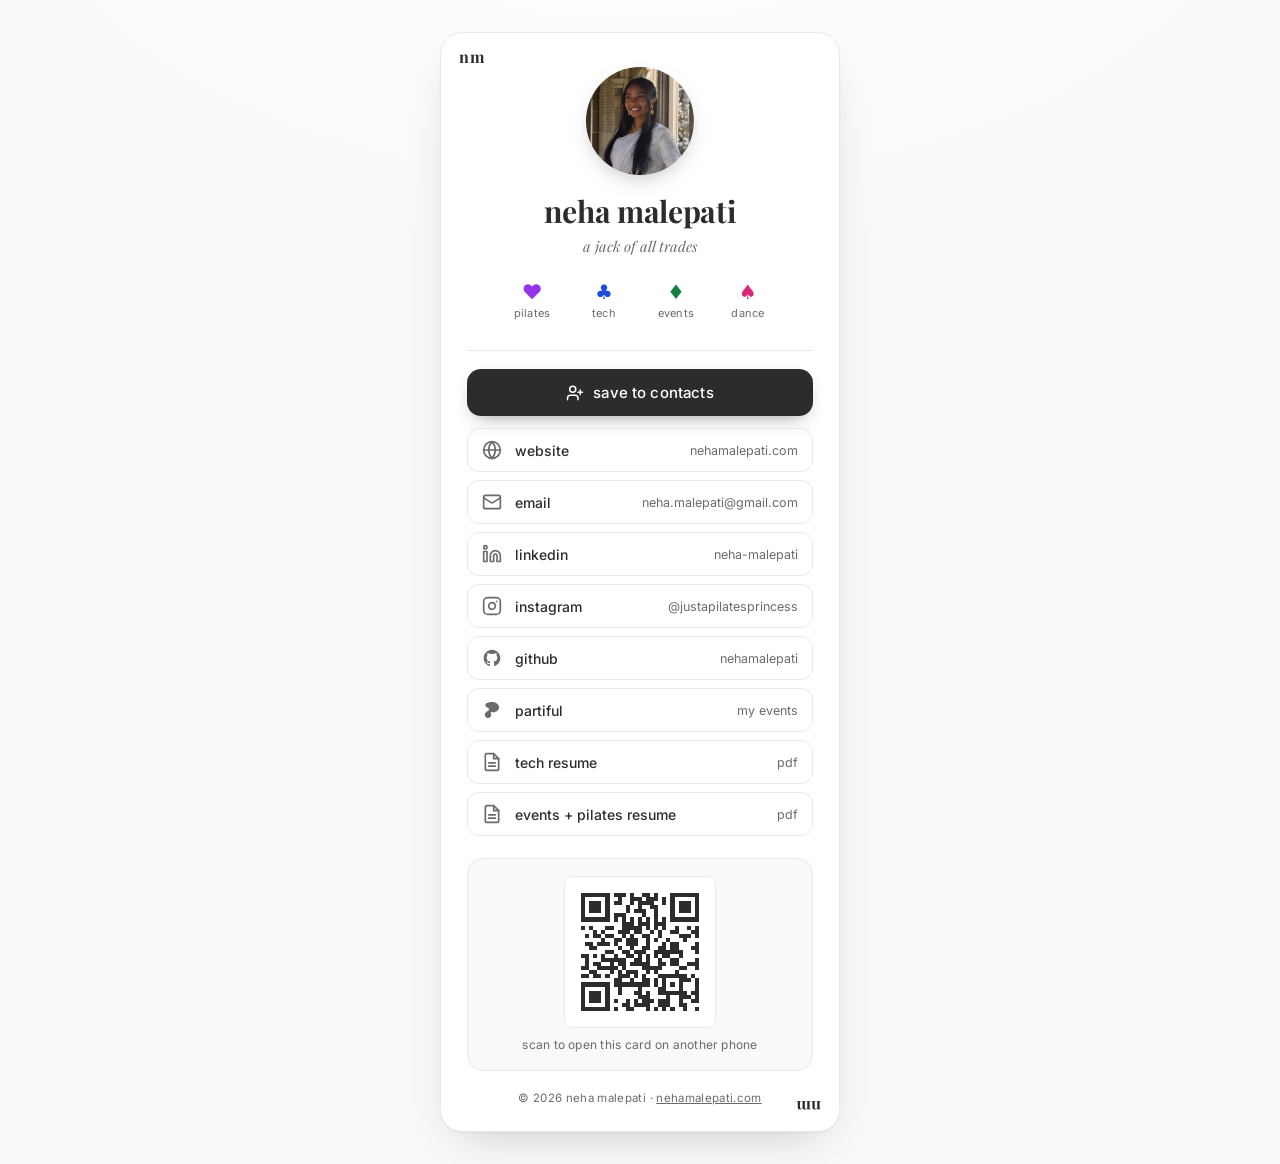
==== card.html @ 20791987 "add digital business card (card.html) with QR and save-to-contacts Co-Authored-By: Claude Opus 4.8 <" ====
<!DOCTYPE html>
<html lang="en">

<head>
  <meta charset="UTF-8" />
  <meta name="viewport" content="width=device-width, initial-scale=1.0" />
  <title>Neha Malepati — Digital Card</title>
  <meta name="description" content="Neha Malepati — a jack of all trades. Pilates, tech, events, dance. Save my contact or explore my worlds." />

  <!-- Open Graph so the link previews nicely when shared / scanned -->
  <meta property="og:title" content="Neha Malepati — a jack of all trades" />
  <meta property="og:description" content="Pilates · Tech · Events · Dance. Tap to save my contact." />
  <meta property="og:image" content="https://nehamalepati.com/images/headshot.JPG" />
  <meta property="og:url" content="https://nehamalepati.com/card.html" />
  <meta property="og:type" content="profile" />

  <link rel="preconnect" href="https://fonts.googleapis.com" />
  <link rel="preconnect" href="https://fonts.gstatic.com" crossorigin />
  <link
    href="https://fonts.googleapis.com/css2?family=Playfair+Display:ital,wght@0,400;0,700;1,400&family=Inter:wght@300;400;500;600&display=swap"
    rel="stylesheet" />

  <style>
    :root {
      --bg: #faf9f7;
      --text: #2c2c2c;
      --text-light: #6b6b6b;
      --line: #ece9e4;
      --card-bg: #ffffff;
      --heart: #9333ea;
      --club: #1d4ed8;
      --diamond: #15803d;
      --spade: #db2777;
      --font-serif: 'Playfair Display', Georgia, serif;
      --font-sans: 'Inter', system-ui, sans-serif;
    }

    * { box-sizing: border-box; margin: 0; padding: 0; }

    body {
      font-family: var(--font-sans);
      background:
        radial-gradient(1200px 600px at 50% -10%, #fff 0%, var(--bg) 60%);
      color: var(--text);
      min-height: 100vh;
      display: flex;
      align-items: center;
      justify-content: center;
      padding: 32px 18px;
      -webkit-font-smoothing: antialiased;
    }

    .card {
      width: 100%;
      max-width: 400px;
      background: var(--card-bg);
      border: 1px solid var(--line);
      border-radius: 22px;
      padding: 30px 26px 26px;
      box-shadow:
        0 1px 2px rgba(0,0,0,.04),
        0 18px 50px -20px rgba(0,0,0,.22);
      position: relative;
      overflow: hidden;
      text-transform: lowercase;
    }

    /* playing-card corner monograms */
    .corner {
      position: absolute;
      font-family: var(--font-serif);
      font-size: 16px;
      font-weight: 700;
      line-height: 1;
      letter-spacing: .04em;
      color: var(--text);
    }
    .corner-tl { top: 16px; left: 18px; }
    .corner-br { bottom: 16px; right: 18px; transform: rotate(180deg); }

    .photo-wrap {
      display: flex;
      justify-content: center;
      margin-top: 4px;
    }
    .photo {
      width: 108px;
      height: 108px;
      border-radius: 50%;
      object-fit: cover;
      object-position: center 18%;
      box-shadow: 0 8px 24px -10px rgba(0,0,0,.35);
    }

    .name {
      font-family: var(--font-serif);
      font-size: 30px;
      font-weight: 700;
      text-align: center;
      margin-top: 16px;
      letter-spacing: -.01em;
    }
    .tagline {
      text-align: center;
      color: var(--text-light);
      font-size: 14.5px;
      font-style: italic;
      margin-top: 5px;
      font-family: var(--font-serif);
    }

    /* the four "worlds" as suits */
    .suits {
      display: flex;
      justify-content: center;
      gap: 10px;
      margin-top: 18px;
    }
    .suit-chip {
      display: flex;
      flex-direction: column;
      align-items: center;
      gap: 4px;
      text-decoration: none;
      color: var(--text-light);
      font-size: 11px;
      letter-spacing: .02em;
      padding: 8px 12px;
      border-radius: 12px;
      transition: background .18s ease, transform .18s ease, color .18s ease;
      min-width: 62px;
    }
    .suit-chip .g { font-size: 20px; line-height: 1; }
    .suit-chip:hover { transform: translateY(-2px); background: #faf9f7; }
    .s-heart .g { color: var(--heart); }
    .s-club .g { color: var(--club); }
    .s-diamond .g { color: var(--diamond); }
    .s-spade .g { color: var(--spade); }

    .divider {
      height: 1px;
      background: var(--line);
      margin: 22px 0 18px;
    }

    /* primary CTA */
    .save-btn {
      display: flex;
      align-items: center;
      justify-content: center;
      gap: 9px;
      width: 100%;
      padding: 14px 18px;
      background: var(--text);
      color: #fff;
      text-decoration: none;
      border-radius: 14px;
      font-size: 15px;
      font-weight: 500;
      letter-spacing: .01em;
      transition: transform .16s ease, box-shadow .16s ease, background .16s ease;
      box-shadow: 0 8px 20px -10px rgba(0,0,0,.5);
    }
    .save-btn:hover { transform: translateY(-2px); background: #000; }
    .save-btn svg { width: 18px; height: 18px; }

    /* link rows */
    .links {
      margin-top: 12px;
      display: flex;
      flex-direction: column;
      gap: 8px;
    }
    .link {
      display: flex;
      align-items: center;
      gap: 13px;
      padding: 11px 14px;
      border: 1px solid var(--line);
      border-radius: 12px;
      text-decoration: none;
      color: var(--text);
      font-size: 14px;
      transition: border-color .16s ease, transform .16s ease, background .16s ease;
    }
    .link:hover { border-color: #d9d5cf; background: #fcfbf9; transform: translateX(2px); }
    .link .ico {
      width: 20px; height: 20px;
      flex: 0 0 20px;
      display: flex; align-items: center; justify-content: center;
      color: var(--text-light);
    }
    .link .ico svg { width: 20px; height: 20px; }
    .link .label { font-weight: 500; }
    .link .sub { color: var(--text-light); font-size: 12.5px; margin-left: auto; }

    /* QR block */
    .qr-block {
      margin-top: 22px;
      display: flex;
      flex-direction: column;
      align-items: center;
      gap: 10px;
      padding: 18px;
      background: #faf9f7;
      border-radius: 16px;
      border: 1px solid var(--line);
    }
    .qr-block img {
      width: 150px;
      height: 150px;
      border-radius: 8px;
      background: #fff;
      padding: 8px;
      box-shadow: 0 0 0 1px var(--line);
    }
    .qr-caption {
      font-size: 12px;
      color: var(--text-light);
      text-align: center;
      letter-spacing: .02em;
    }

    .foot {
      text-align: center;
      margin-top: 20px;
      font-size: 11.5px;
      color: var(--text-light);
      letter-spacing: .03em;
    }
    .foot a { color: var(--text-light); }
  </style>
</head>

<body>
  <main class="card">
    <span class="corner corner-tl">NM</span>
    <span class="corner corner-br">NM</span>

    <div class="photo-wrap">
      <img src="images/headshot.JPG" alt="Neha Malepati" class="photo" />
    </div>

    <h1 class="name">neha malepati</h1>
    <p class="tagline">a jack of all trades</p>

    <nav class="suits" aria-label="Explore my worlds">
      <a href="pilates.html" class="suit-chip s-heart"><span class="g">♥</span>pilates</a>
      <a href="tech.html" class="suit-chip s-club"><span class="g">♣</span>tech</a>
      <a href="events.html" class="suit-chip s-diamond"><span class="g">♦</span>events</a>
      <a href="dance.html" class="suit-chip s-spade"><span class="g">♠</span>dance</a>
    </nav>

    <div class="divider"></div>

    <!-- PRIMARY: Save to Contacts (works on iPhone & Android) -->
    <a href="neha.vcf" class="save-btn" download="Neha-Malepati.vcf">
      <svg xmlns="http://www.w3.org/2000/svg" viewBox="0 0 24 24" fill="none" stroke="currentColor"
        stroke-width="2" stroke-linecap="round" stroke-linejoin="round">
        <path d="M16 21v-2a4 4 0 0 0-4-4H6a4 4 0 0 0-4 4v2" />
        <circle cx="9" cy="7" r="4" />
        <line x1="19" y1="8" x2="19" y2="14" /><line x1="22" y1="11" x2="16" y2="11" />
      </svg>
      Save to Contacts
    </a>

    <div class="links">
      <a class="link" href="https://nehamalepati.com" target="_blank" rel="noopener">
        <span class="ico">
          <svg xmlns="http://www.w3.org/2000/svg" viewBox="0 0 24 24" fill="none" stroke="currentColor"
            stroke-width="2" stroke-linecap="round" stroke-linejoin="round">
            <circle cx="12" cy="12" r="10" /><line x1="2" y1="12" x2="22" y2="12" />
            <path d="M12 2a15.3 15.3 0 0 1 4 10 15.3 15.3 0 0 1-4 10 15.3 15.3 0 0 1-4-10 15.3 15.3 0 0 1 4-10z" />
          </svg>
        </span>
        <span class="label">Website</span><span class="sub">nehamalepati.com</span>
      </a>

      <a class="link" href="mailto:neha.malepati@gmail.com">
        <span class="ico">
          <svg xmlns="http://www.w3.org/2000/svg" viewBox="0 0 24 24" fill="none" stroke="currentColor"
            stroke-width="2" stroke-linecap="round" stroke-linejoin="round">
            <rect x="2" y="4" width="20" height="16" rx="2" />
            <path d="m22 7-8.97 5.7a1.94 1.94 0 0 1-2.06 0L2 7" />
          </svg>
        </span>
        <span class="label">Email</span><span class="sub">neha.malepati@gmail.com</span>
      </a>

      <a class="link" href="https://www.linkedin.com/in/neha-malepati" target="_blank" rel="noopener">
        <span class="ico">
          <svg xmlns="http://www.w3.org/2000/svg" viewBox="0 0 24 24" fill="none" stroke="currentColor"
            stroke-width="2" stroke-linecap="round" stroke-linejoin="round">
            <path d="M16 8a6 6 0 0 1 6 6v7h-4v-7a2 2 0 0 0-2-2 2 2 0 0 0-2 2v7h-4v-7a6 6 0 0 1 6-6z" />
            <rect x="2" y="9" width="4" height="12" /><circle cx="4" cy="4" r="2" />
          </svg>
        </span>
        <span class="label">LinkedIn</span><span class="sub">neha-malepati</span>
      </a>

      <a class="link" href="https://instagram.com/justapilatesprincess" target="_blank" rel="noopener">
        <span class="ico">
          <svg xmlns="http://www.w3.org/2000/svg" viewBox="0 0 24 24" fill="none" stroke="currentColor"
            stroke-width="2" stroke-linecap="round" stroke-linejoin="round">
            <rect x="2" y="2" width="20" height="20" rx="5" ry="5" />
            <path d="M16 11.37A4 4 0 1 1 12.63 8 4 4 0 0 1 16 11.37z" />
            <line x1="17.5" y1="6.5" x2="17.51" y2="6.5" />
          </svg>
        </span>
        <span class="label">Instagram</span><span class="sub">@justapilatesprincess</span>
      </a>

      <a class="link" href="https://github.com/nehamalepati" target="_blank" rel="noopener">
        <span class="ico">
          <svg xmlns="http://www.w3.org/2000/svg" viewBox="0 0 24 24" fill="currentColor">
            <path d="M12 2C6.477 2 2 6.477 2 12c0 4.418 2.865 8.166 6.839 9.489.5.092.682-.217.682-.482 0-.237-.009-.868-.013-1.703-2.782.604-3.369-1.342-3.369-1.342-.454-1.154-1.11-1.462-1.11-1.462-.908-.62.069-.608.069-.608 1.003.07 1.531 1.03 1.531 1.03.892 1.529 2.341 1.087 2.91.832.092-.647.35-1.088.636-1.338-2.22-.253-4.555-1.11-4.555-4.943 0-1.091.39-1.984 1.029-2.683-.103-.253-.446-1.27.098-2.647 0 0 .84-.269 2.75 1.025A9.578 9.578 0 0 1 12 6.836a9.59 9.59 0 0 1 2.504.337c1.909-1.294 2.747-1.025 2.747-1.025.546 1.377.202 2.394.1 2.647.64.699 1.028 1.592 1.028 2.683 0 3.842-2.339 4.687-4.566 4.935.359.309.678.919.678 1.852 0 1.336-.012 2.415-.012 2.741 0 .267.18.578.688.48C19.138 20.163 22 16.418 22 12c0-5.523-4.477-10-10-10z" />
          </svg>
        </span>
        <span class="label">GitHub</span><span class="sub">nehamalepati</span>
      </a>

      <a class="link" href="https://partiful.com/u/ihO4twSbQMZ0yjI2cY4wkwP3Zkz1" target="_blank" rel="noopener">
        <span class="ico">
          <svg xmlns="http://www.w3.org/2000/svg" viewBox="0 0 48 48" fill="currentColor">
            <path d="M14.358 43.5c4.39 0 7.755-4.082 7.755-7.965c0-2.35-1.224-3.266-1.224-4.998c0-1.434.916-1.942 1.732-1.942c1.026 0 2.14.816 4.59.816c5.714 0 13.89-4.49 13.89-12.047C41.1 9.299 31.81 4.5 23.028 4.5c-7.248 0-15.004 2.957-15.004 8.065c0 5.516 8.98 5.715 8.98 9.907c0 4.49-10.105 5.108-10.105 12.864c0 4.292 3.166 8.164 7.458 8.164" />
          </svg>
        </span>
        <span class="label">Partiful</span><span class="sub">my events</span>
      </a>

      <a class="link" href="resumes/NehaMalepatiResumeTech.pdf" target="_blank" rel="noopener">
        <span class="ico">
          <svg xmlns="http://www.w3.org/2000/svg" viewBox="0 0 24 24" fill="none" stroke="currentColor"
            stroke-width="2" stroke-linecap="round" stroke-linejoin="round">
            <path d="M14 2H6a2 2 0 0 0-2 2v16a2 2 0 0 0 2 2h12a2 2 0 0 0 2-2V8z" />
            <polyline points="14 2 14 8 20 8" /><line x1="16" y1="13" x2="8" y2="13" />
            <line x1="16" y1="17" x2="8" y2="17" />
          </svg>
        </span>
        <span class="label">tech resume</span><span class="sub">pdf</span>
      </a>

      <a class="link" href="resumes/NehaMalepatiResumeEvents.pdf" target="_blank" rel="noopener">
        <span class="ico">
          <svg xmlns="http://www.w3.org/2000/svg" viewBox="0 0 24 24" fill="none" stroke="currentColor"
            stroke-width="2" stroke-linecap="round" stroke-linejoin="round">
            <path d="M14 2H6a2 2 0 0 0-2 2v16a2 2 0 0 0 2 2h12a2 2 0 0 0 2-2V8z" />
            <polyline points="14 2 14 8 20 8" /><line x1="16" y1="13" x2="8" y2="13" />
            <line x1="16" y1="17" x2="8" y2="17" />
          </svg>
        </span>
        <span class="label">events + pilates resume</span><span class="sub">pdf</span>
      </a>
    </div>

    <div class="qr-block">
      <img src="card-qr.svg" alt="QR code — scan to open this card" />
      <p class="qr-caption">scan to open this card on another phone</p>
    </div>

    <p class="foot">© 2026 neha malepati · <a href="index.html">nehamalepati.com</a></p>
  </main>
</body>

</html>
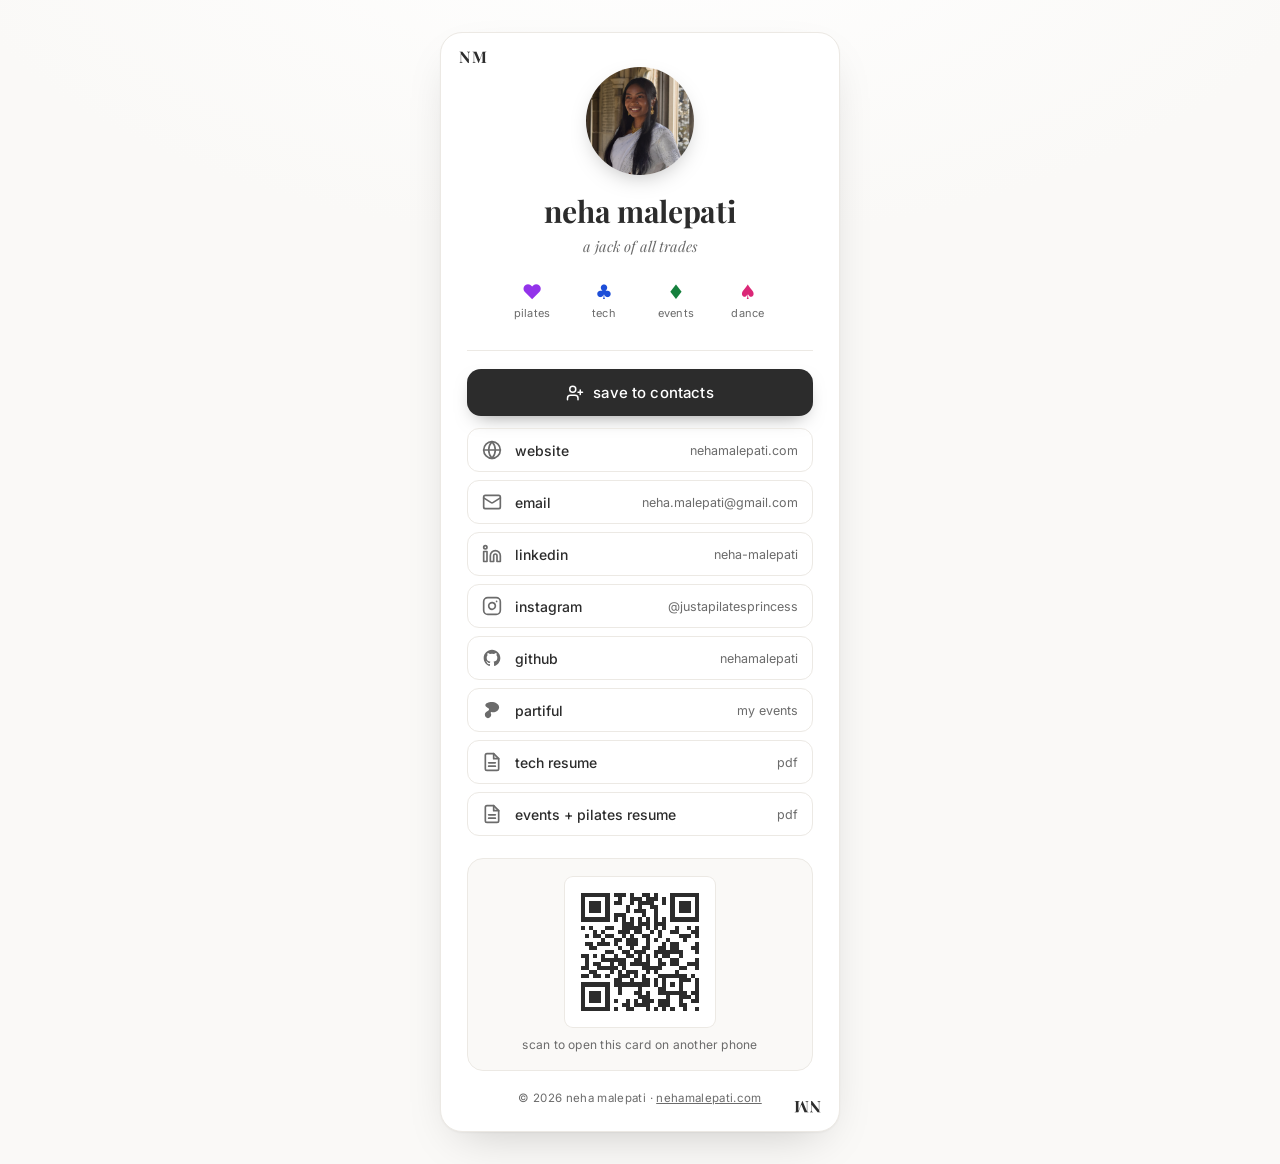
==== commit 7ee1a572: "card: keep corner monogram uppercase (NM) Co-Authored-By: Claude Opus 4.8 <noreply@anthropic.com>" ====
--- a/card.html
+++ b/card.html
@@ -74,6 +74,7 @@
       line-height: 1;
       letter-spacing: .04em;
       color: var(--text);
+      text-transform: uppercase;
     }
     .corner-tl { top: 16px; left: 18px; }
     .corner-br { bottom: 16px; right: 18px; transform: rotate(180deg); }
